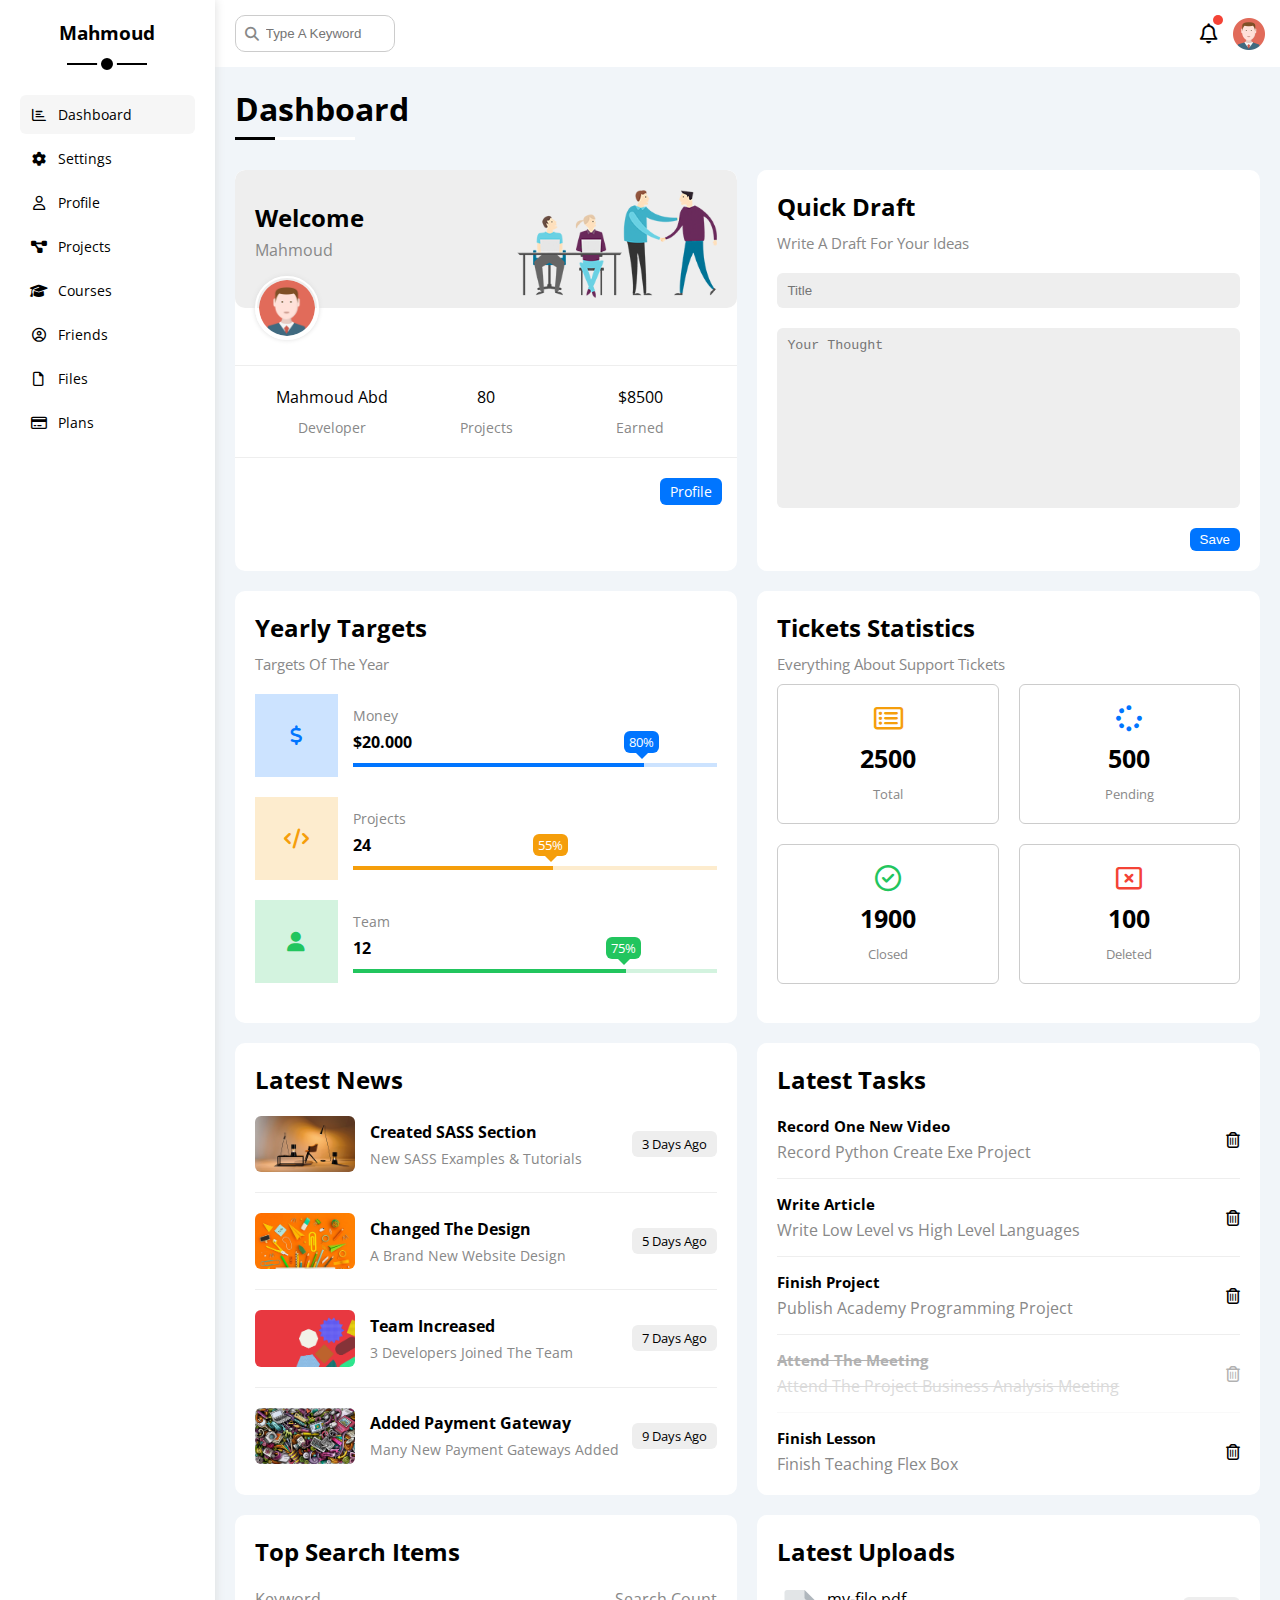
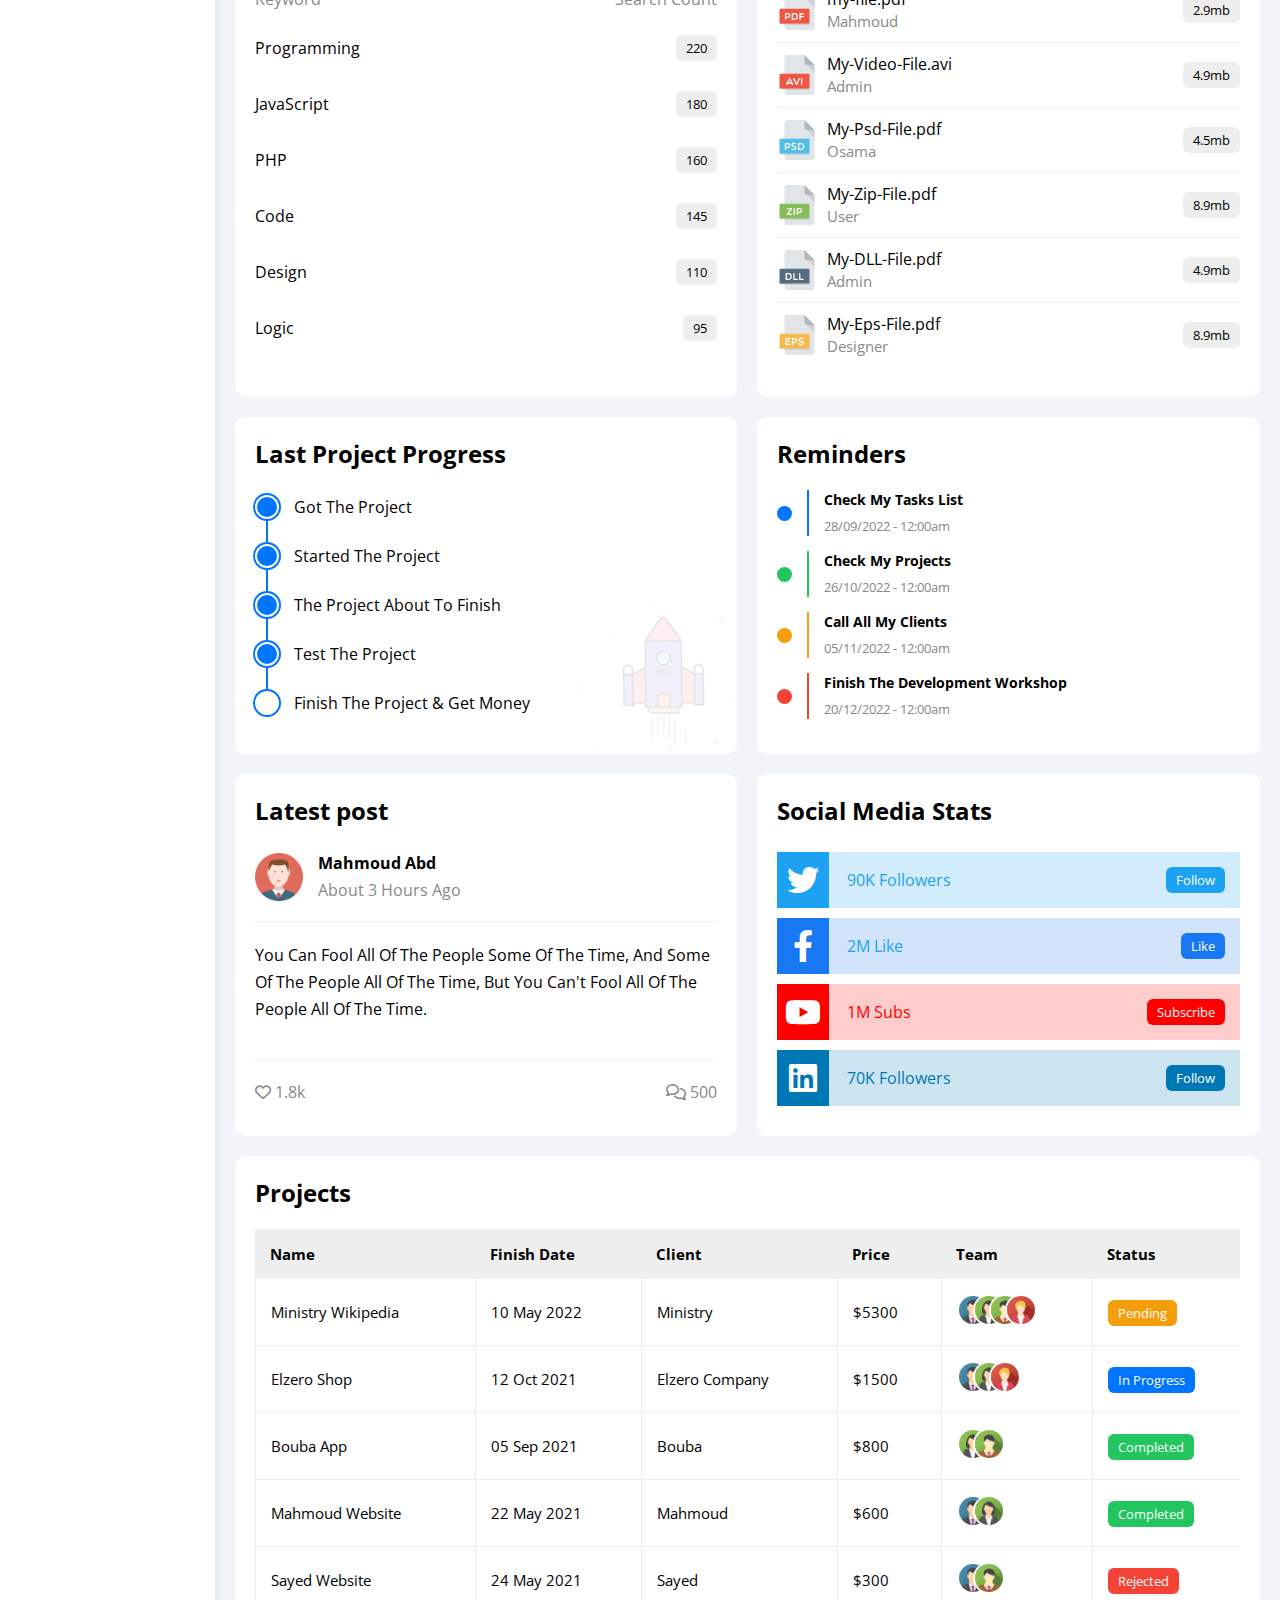
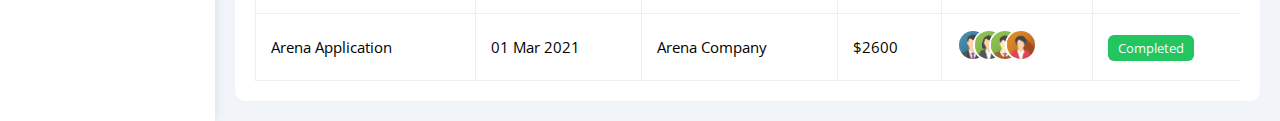
==== index.html @ f2ced60f "Add files via upload" ====
<!DOCTYPE html>
<html lang="en">

<head>
    <meta charset="UTF-8" />
    <meta http-equiv="X-UA-Compatible" content="IE=edge" />
    <meta name="viewport" content="width=device-width, initial-scale=1.0" />
    <link rel="stylesheet" href="css/master.css">
    <link rel="stylesheet" href="css/framework.css">
    <link rel="stylesheet" href="css/all.min.css">
    <link rel="preconnect" href="https://fonts.googleapis.com">
    <link rel="preconnect" href="https://fonts.gstatic.com" crossorigin>
    <link href="https://fonts.googleapis.com/css2?family=Open+Sans:wght@300;500&display=swap" rel="stylesheet">
    <title>Template four</title>
</head>

<body>
    <div class="page d-flex">
        <div class="sidebar bg-white p-20 p-relative">
            <h3 class="p-relative mt-0 txt-c">Mahmoud</h3>
            <ul>
                <li>
                    <a class="active d-flex p-10 align-center fs-14 c-black rad-6" href="index.html">
                        <i class="fa-regular fa-chart-bar fa-fw"></i>
                        <span>Dashboard</span>
                    </a>
                </li>
                <li>
                    <a class="d-flex p-10 align-center fs-14 c-black rad-6" href="setting.html">
                        <i class="fa-solid fa-gear fa-fw"></i>
                        <span>Settings</span>
                    </a>
                </li>
                <li>
                    <a class="d-flex p-10 align-center fs-14 c-black rad-6" href="profiles.html">
                        <i class="fa-regular fa-user fa-fw"></i>
                        <span>Profile</span>
                    </a>
                </li>
                <li>
                    <a class="d-flex p-10 align-center fs-14 c-black rad-6" href="projects.html">
                        <i class="fa-solid fa-diagram-project fa-fw"></i>
                        <span>Projects</span>
                    </a>
                </li>
                <li>
                    <a class="d-flex p-10 align-center fs-14 c-black rad-6" href="courses.html">
                        <i class="fa-solid fa-graduation-cap fa-fw"></i>
                        <span>Courses</span>
                    </a>
                </li>
                <li>
                    <a class="d-flex p-10 align-center fs-14 c-black rad-6" href="friends.html">
                        <i class="fa-regular fa-circle-user fa-fw"></i>
                        <span>Friends</span>
                    </a>
                </li>
                <li>
                    <a class="d-flex p-10 align-center fs-14 c-black rad-6" href="files.html">
                        <i class="fa-regular fa-file fa-fw"></i>
                        <span>Files</span>
                    </a>
                </li>
                <li>
                    <a class="d-flex p-10 align-center fs-14 c-black rad-6" href="plans.html">
                        <i class="fa-regular fa-credit-card fa-fw"></i>
                        <span>Plans</span>
                    </a>
                </li>
            </ul>
        </div>
        <div class="content w-full">
            <div class="head between-flex p-15 bg-white">
                <div class="search p-relative">
                    <input class="p-10" type="search" placeholder="Type A Keyword" class="">
                </div>
                <div class="icons d-flex align-center">
                    <span class="notification p-relative">
                        <i class="fa-regular fa-bell fa-lg"></i>
                    </span>
                    <img decoding="async" src="images/avatar.png" alt="">
                </div>
            </div>
            <h1 class="p-relative">Dashboard</h1>
            <div class="wrapper d-grid gap-20">
                <!-- start welcome -->
                <div class="welcome bg-white txt-c-mobile block-mobile rad-10">
                    <div class="intro d-flex between-flex p-20 bg-eee rad-10">
                        <div>
                            <h2 class="m-0">Welcome</h2>
                            <p class="c-grey mt-5">Mahmoud</p>
                        </div>
                        <img src="images/welcome.png" alt="">
                    </div>
                    <img src="images/avatar.png" class="avatar" alt="">
                    <div class="body p-20 d-flex txt-c mt-20 mb-20 block-mobile">
                        <div>Mahmoud Abd
                            <span class="d-block mt-10 c-grey fs-14">
                                Developer
                            </span>
                        </div>
                        <div>80
                            <span class="d-block mt-10 c-grey fs-14">
                                Projects
                            </span>
                        </div>
                        <div>$8500
                            <span class="d-block mt-10 c-grey fs-14">
                                Earned
                            </span>
                        </div>
                    </div>
                    <a href="profile.html" class="visit d-block bg-blue fs-14 c-white w-fit btn-shape">Profile</a>
                </div>
                <!-- end welcome -->
                <!-- start quick-draft -->
                <div class="quick-draft p-20 bg-white rad-10">
                    <h2 class="mt-0 mb-10">Quick Draft</h2>
                    <p class="c-grey mt-0 mb-20 fs-15">Write A Draft For Your Ideas</p>
                    <form action="">
                        <input type="text" placeholder="Title" class="bg-eee b-none w-full d-block rad-6 mb-20 p-10">
                        <textarea placeholder="Your Thought"
                            class="bg-eee b-none w-full d-block rad-6 mb-20 p-10"></textarea>
                        <input type="submit" value="Save"
                            class=" save bg-blue c-white b-none rad-6 btn-shape d-block w-fit    ">
                    </form>
                </div>
                <!-- end quick-draft -->
                <!-- start targrts -->
                <div class="targets p-20 bg-white rad-10">
                    <h2 class="mt-0 mb-10">Yearly Targets</h2>
                    <p class="c-grey mt-0 mb-20 fs-15">Targets Of The Year</p>
                    <div class="target center-flex blue mb-20">
                        <div class="icon center-flex"><i class="fa-solid fa-dollar-sign fa-lg c-blue"></i></div>
                        <div class="details">
                            <span class="c-grey fs-14">Money</span>
                            <span class="fw-bold mt-5 mb-10 d-block">$20.000</span>
                            <div class="progress p-relative">
                                <span style="width: 80%;" data-progress="80%" class="bg-blue blue">
                                    <span class="bg-blue">80%</span>
                                </span>
                            </div>
                        </div>
                    </div>
                    <div class="target center-flex orange mb-20">
                        <div class="icon center-flex"><i class="fa-solid fa-code fa-lg c-orange"></i></i></div>
                        <div class="details">
                            <span class="c-grey fs-14">Projects</span>
                            <span class="fw-bold mt-5 mb-10 d-block">24</span>
                            <div class="progress p-relative">
                                <span style="width: 55%;" data-progress="55%" class="bg-orange orange">
                                    <span class="bg-orange">55%</span>
                                </span>
                            </div>
                        </div>
                    </div>
                    <div class="target center-flex green mb-20">
                        <div class="icon center-flex"><i class="fa-solid fa-user fa-lg c-green"></i></i></div>
                        <div class="details">
                            <span class="c-grey fs-14">Team</span>
                            <span class="fw-bold mt-5 mb-10 d-block">12</span>
                            <div class="progress p-relative">
                                <span style="width: 75%;" data-progress="75%" class="bg-green green">
                                    <span class="bg-green">75%</span>
                                </span>
                            </div>
                        </div>
                    </div>
                </div>
                <!-- end targrts -->
                <!-- start tickets -->
                <div class="tickets bg-white rad-10 p-20">
                    <h2 class="mt-0 mb-10">Tickets Statistics</h2>
                    <p class="c-grey mt-0 mb-10 fs-15">Everything About Support Tickets</p>
                    <div class="d-flex gap-20 f-wrap txt-c">
                        <div class="box rad-6 c-grey p-20 fs-13">
                            <i class="fa-regular fa-rectangle-list fa-2x mb-10 c-orange"></i>
                            <span class="d-block fw-bold fs-25 c-black mb-10">2500</span>
                            Total
                        </div>
                        <div class="box rad-6 c-grey p-20 fs-13">
                            <i class="fa-solid fa-spinner fa-2x mb-10 c-blue"></i>
                            <span class="d-block fw-bold fs-25 c-black mb-10">500</span>
                            Pending
                        </div>
                        <div class="box rad-6 c-grey p-20 fs-13">
                            <i class="fa-regular fa-circle-check fa-2x mb-10 c-green"></i>
                            <span class="d-block fw-bold fs-25 c-black mb-10">1900</span>
                            Closed
                        </div>
                        <div class="box rad-6 c-grey p-20 fs-13">
                            <i class="fa-regular fa-rectangle-xmark fa-2x mb-10 c-red"></i>
                            <span class="d-block fw-bold fs-25 c-black mb-10">100</span>
                            Deleted
                        </div>
                    </div>
                </div>
                <!-- end tickets -->
                <!-- start news -->
                <div class="news p-20 bg-white rad-10 txt-c-mobile">
                    <h2 class="mt-0 mb-20">Latest News</h2>
                    <div class="news-row d-flex align-center">
                        <img src="images/news-01.png" alt="">
                        <div class="info">
                            <h3>Created SASS Section</h3>
                            <p class="c-grey m-0 fs-14">New SASS Examples & Tutorials</p>
                        </div>
                        <div class="btn-shape bg-eee fs-13 lable">3 Days Ago</div>
                    </div>
                    <div class="news-row d-flex align-center">
                        <img src="images/news-02.png" alt="">
                        <div class="info">
                            <h3>Changed The Design</h3>
                            <p class="c-grey m-0 fs-14">A Brand New Website Design</p>
                        </div>
                        <div class="btn-shape bg-eee fs-13 lable">5 Days Ago</div>
                    </div>
                    <div class="news-row d-flex align-center">
                        <img src="images/news-03.png" alt="">
                        <div class="info">
                            <h3>Team Increased</h3>
                            <p class="c-grey m-0 fs-14">3 Developers Joined The Team</p>
                        </div>
                        <div class="btn-shape bg-eee fs-13 lable">7 Days Ago</div>
                    </div>
                    <div class="news-row d-flex align-center">
                        <img src="images/news-04.png" alt="">
                        <div class="info">
                            <h3>Added Payment Gateway</h3>
                            <p class="c-grey m-0 fs-14">Many New Payment Gateways Added</p>
                        </div>
                        <div class="btn-shape bg-eee fs-13 lable">9 Days Ago</div>
                    </div>
                </div>
                <!-- end news -->
                <!-- start tastk -->
                <div class="tasks p-20 bg-white rad-10">
                    <h2 class="mt-0 mb-20">Latest Tasks</h2>
                    <div class="tasks-row between-flex">
                        <div class="info">
                            <h3 class="fs-15 mt-0 mb-5">Record One New Video</h3>
                            <p class="c-grey m-0">Record Python Create Exe Project</p>
                        </div>
                        <i class="fa-regular fa-trash-can delete"></i>
                    </div>
                    <div class="tasks-row between-flex">
                        <div class="info">
                            <h3 class="fs-15 mt-0 mb-5">Write Article</h3>
                            <p class="c-grey m-0">Write Low Level vs High Level Languages</p>
                        </div>
                        <i class="fa-regular fa-trash-can delete"></i>
                    </div>
                    <div class="tasks-row between-flex">
                        <div class="info">
                            <h3 class="fs-15 mt-0 mb-5">Finish Project</h3>
                            <p class="c-grey m-0">Publish Academy Programming Project</p>
                        </div>
                        <i class="fa-regular fa-trash-can delete"></i>
                    </div>
                    <div class="tasks-row between-flex done">
                        <div class="info">
                            <h3 class="fs-15 mt-0 mb-5">Attend The Meeting</h3>
                            <p class="c-grey m-0">Attend The Project Business Analysis Meeting</p>
                        </div>
                        <i class="fa-regular fa-trash-can delete"></i>
                    </div>
                    <div class="tasks-row between-flex">
                        <div class="info">
                            <h3 class="fs-15 mt-0 mb-5">Finish Lesson</h3>
                            <p class="c-grey m-0">Finish Teaching Flex Box</p>
                        </div>
                        <i class="fa-regular fa-trash-can delete"></i>
                    </div>
                </div>
                <!-- end tastk -->
                <!-- start search -->
                <div class="start bg-white rad-10 p-20">
                    <h2 class="mt-0 mb-20">Top Search Items</h2>
                    <div class="item-head between-flex mb-10 c-grey">
                        <div>Keyword</div>
                        <div>Search Count</div>
                    </div>
                    <div class="item between-flex pt-15 pb-15">
                        <span>Programming</span>
                        <span class="btn-shape bg-eee fs-13">220</span>
                    </div>
                    <div class="item between-flex pt-15 pb-15">
                        <span>JavaScript</span>
                        <span class="btn-shape bg-eee fs-13">180</span>
                    </div>
                    <div class="item between-flex pt-15 pb-15">
                        <span>PHP</span>
                        <span class="btn-shape bg-eee fs-13">160</span>
                    </div>
                    <div class="item between-flex pt-15 pb-15">
                        <span>Code</span>
                        <span class="btn-shape bg-eee fs-13">145</span>
                    </div>
                    <div class="item between-flex pt-15 pb-15">
                        <span>Design</span>
                        <span class="btn-shape bg-eee fs-13">110</span>
                    </div>
                    <div class="item between-flex pt-15 pb-15">
                        <span>Logic</span>
                        <span class="btn-shape bg-eee fs-13">95</span>
                    </div>
                </div>
                <!-- end search -->
                <!-- start uploads -->
                <div class="uploads bg-white p-20 rad-10">
                    <h2 class="mt-0 mb-20">Latest Uploads</h2>
                    <ul class="m-0">
                        <li class="between-flex mb-10 pb-10">
                            <div class="d-flex align-center">
                                <img src="images/pdf.svg" alt="" class="mr-10">
                                <div>
                                    <span class="d-block">my-file.pdf</span>
                                    <span class="c-grey fs-15">Mahmoud</span>
                                </div>
                            </div>
                            <div class="btn-shape bg-eee fs-13">2.9mb</div>
                        </li>
                        <li class="between-flex mb-10 pb-10">
                            <div class="d-flex align-center">
                                <img src="images/avi.svg" alt="" class="mr-10">
                                <div>
                                    <span class="d-block">My-Video-File.avi</span>
                                    <span class="c-grey fs-15">Admin</span>
                                </div>
                            </div>
                            <div class="btn-shape bg-eee fs-13">4.9mb</div>
                        </li>
                        <li class="between-flex mb-10 pb-10">
                            <div class="d-flex align-center">
                                <img src="images/psd.svg" alt="" class="mr-10">
                                <div>
                                    <span class="d-block">My-Psd-File.pdf</span>
                                    <span class="c-grey fs-15">Osama</span>
                                </div>
                            </div>
                            <div class="btn-shape bg-eee fs-13">4.5mb</div>
                        </li>
                        <li class="between-flex mb-10 pb-10">
                            <div class="d-flex align-center">
                                <img src="images/zip.svg" alt="" class="mr-10">
                                <div>
                                    <span class="d-block">My-Zip-File.pdf</span>
                                    <span class="c-grey fs-15">User</span>
                                </div>
                            </div>
                            <div class="btn-shape bg-eee fs-13">8.9mb</div>
                        </li>
                        <li class="between-flex mb-10 pb-10">
                            <div class="d-flex align-center">
                                <img src="images/dll.svg" alt="" class="mr-10">
                                <div>
                                    <span class="d-block">My-DLL-File.pdf</span>
                                    <span class="c-grey fs-15">Admin</span>
                                </div>
                            </div>
                            <div class="btn-shape bg-eee fs-13">4.9mb</div>
                        </li>
                        <li class="between-flex mb-10 pb-10">
                            <div class="d-flex align-center">
                                <img src="images/eps.svg" alt="" class="mr-10">
                                <div>
                                    <span class="d-block">My-Eps-File.pdf</span>
                                    <span class="c-grey fs-15">Designer</span>
                                </div>
                            </div>
                            <div class="btn-shape bg-eee fs-13">8.9mb</div>
                        </li>
                    </ul>
                </div>
                <!-- end uploads -->
                <!-- start project -->
                <div class="project p-relative bg-white p-20 rad-10">
                    <h2 class="mt-0 mb-20">Last Project Progress</h2>
                    <ul class="m-0 p-relative">
                        <li class="d-flex mt-25 p-relative align-center">Got The Project</li>
                        <li class="d-flex mt-25 p-relative align-center">Started The Project</li>
                        <li class="d-flex mt-25 p-relative align-center">The Project About To Finish</li>
                        <li class="d-flex mt-25 p-relative align-center current">Test The Project</li>
                        <li class="d-flex mt-25 p-relative align-center done">Finish The Project & Get Money</li>
                    </ul>
                    <img src="images/project.png" alt="">
                </div>
                <!-- end project -->
                <!-- start reminder -->
                <div class="reminders p-20 rad-10 bg-white">
                    <h2 class="mt-0 mb-20">Reminders</h2>
                    <ul class="m-0">
                        <li class="d-flex align-center mb-15">
                            <span class="key rad-half bg-blue mr-15"></span>
                            <div class="blue pl-15">
                                <p class="mt-0 mb-5 fs-14 fw-bold">Check My Tasks List</p>
                                <span class="fs-13 c-grey">28/09/2022 - 12:00am</span>
                            </div>
                        </li>
                        <li class="d-flex align-center mb-15">
                            <span class="key rad-half bg-green mr-15"></span>
                            <div class="green pl-15">
                                <p class="mt-0 mb-5 fs-14 fw-bold">Check My Projects</p>
                                <span class="fs-13 c-grey">26/10/2022 - 12:00am</span>
                            </div>
                        </li>
                        <li class="d-flex align-center mb-15">
                            <span class="key rad-half bg-orange mr-15"></span>
                            <div class="orange pl-15">
                                <p class="mt-0 mb-5 fs-14 fw-bold">Call All My Clients</p>
                                <span class="fs-13 c-grey">05/11/2022 - 12:00am</span>
                            </div>
                        </li>
                        <li class="d-flex align-center mb-15">
                            <span class="key rad-half bg-red mr-15"></span>
                            <div class="red pl-15">
                                <p class="mt-0 mb-5 fs-14 fw-bold">Finish The Development Workshop</p>
                                <span class="fs-13 c-grey">20/12/2022 - 12:00am</span>
                            </div>
                        </li>
                    </ul>
                </div>
                <!-- end reminder -->
                <!-- start posts -->
                <div class="post p-20 rad-10 bg-white">
                    <h2 class="mt-0 mb-25">Latest post</h2>
                    <div class="top d-flex align-center">
                        <img src="images/avatar.png" class="mr-15" alt="">
                        <div class="info">
                            <span class="d-block fw-bold mb-5">Mahmoud Abd</span>
                            <span class="c-grey">About 3 Hours Ago</span>
                        </div>
                    </div>
                    <div class="post-content mt-20 mb-20 pt-20 pb-20 txt-c-mobile">You Can Fool All Of The People Some
                        Of The Time,
                        And Some Of The People
                        All Of The Time, But You Can't Fool All Of The People All Of The Time.</div>
                    <div class="post-stats between-flex c-grey">
                        <div>
                            <i class="fa-regular fa-heart"></i>
                            <span>1.8k</span>
                        </div>
                        <div>
                            <i class="fa-regular fa-comments"></i>
                            <span>500</span>
                        </div>
                    </div>
                </div>
                <!-- end posts -->
                <!-- start social -->
                <div class="social-media p-20 bg-white rad-10 p-relative">
                    <h2 class="mt-0 mb-25">Social Media Stats</h2>
                    <div class="box twitter p-15 p-relative mb-10 between-flex">
                        <i class="fa-brands fa-twitter fa-2x c-white h-full center-flex"></i>
                        <span>90K Followers</span>
                        <a class="fs-13 c-white btn-shape" href="#">Follow</a>
                    </div>
                    <div class="box facebook p-15 p-relative mb-10 between-flex">
                        <i class="fa-brands fa-facebook-f fa-2x c-white h-full center-flex"></i>
                        <span>2M Like</span>
                        <a class="fs-13 c-white btn-shape" href="#">Like</a>
                    </div>
                    <div class="box youtube p-15 p-relative mb-10 between-flex">
                        <i class="fa-brands fa-youtube fa-2x c-white h-full center-flex"></i>
                        <span>1M Subs</span>
                        <a class="fs-13 c-white btn-shape" href="#">Subscribe</a>
                    </div>
                    <div class="box linkedin p-15 p-relative mb-10 between-flex">
                        <i class="fa-brands fa-linkedin fa-2x c-white h-full center-flex"></i>
                        <span>70K Followers</span>
                        <a class="fs-13 c-white btn-shape" href="#">Follow</a>
                    </div>
                </div>
                <!-- end social -->
                <!-- start projects -->

                <!-- end projects -->
            </div>
            <div class="projects bg-white p-20 rad-10 m-20">
                <h2 class="mt-0 mb-20">Projects</h2>
                <div class="table w-full fs-15">
                    <table>
                        <thead>
                            <tr>
                                <td>Name</td>
                                <td>Finish Date</td>
                                <td>Client</td>
                                <td>Price</td>
                                <td>Team</td>
                                <td>Status</td>
                            </tr>
                        </thead>
                        <tbody>
                            <tr>
                                <td>Ministry Wikipedia</td>
                                <td>10 May 2022</td>
                                <td>Ministry</td>
                                <td>$5300</td>
                                <td>
                                    <img src="images/team-01.png" alt="">
                                    <img src="images/team-02.png" alt="">
                                    <img src="images/team-03.png" alt="">
                                    <img src="images/team-05.png" alt="">
                                </td>
                                <td>
                                    <span class="label btn-shape bg-orange c-white">Pending</span>
                                </td>
                            </tr>
                            <tr>
                                <td>Elzero Shop</td>
                                <td>12 Oct 2021</td>
                                <td>Elzero Company</td>
                                <td>$1500</td>
                                <td>
                                    <img src="images/team-01.png" alt="">
                                    <img src="images/team-02.png" alt="">
                                    <img src="images/team-05.png" alt="">
                                </td>
                                <td><span class="label btn-shape bg-blue c-white">In Progress</span></td>
                            </tr>
                            <tr>
                                <td>Bouba App</td>
                                <td>05 Sep 2021</td>
                                <td>Bouba</td>
                                <td>$800</td>
                                <td>
                                    <img src="images/team-02.png" alt="">
                                    <img src="images/team-03.png" alt="">
                                </td>
                                <td><span class="label btn-shape bg-green c-white">Completed</span></td>
                            </tr>
                            <tr>
                                <td>Mahmoud Website</td>
                                <td>22 May 2021</td>
                                <td>Mahmoud</td>
                                <td>$600</td>
                                <td>
                                    <img src="images/team-01.png" alt="">
                                    <img src="images/team-02.png" alt="">
                                </td>
                                <td><span class="label btn-shape bg-green c-white">Completed</span></td>
                            </tr>
                            <tr>
                                <td>Sayed Website</td>
                                <td>24 May 2021</td>
                                <td>Sayed</td>
                                <td>$300</td>
                                <td>
                                    <img src="images/team-01.png" alt="">
                                    <img src="images/team-03.png" alt="">
                                </td>
                                <td><span class="label btn-shape bg-red c-white">Rejected</span></td>
                            </tr>
                            <tr>
                                <td>Arena Application</td>
                                <td>01 Mar 2021</td>
                                <td>Arena Company</td>
                                <td>$2600</td>
                                <td>
                                    <img src="images/team-01.png" alt="">
                                    <img src="images/team-02.png" alt="">
                                    <img src="images/team-03.png" alt="">
                                    <img src="images/team-04.png" alt="">
                                </td>
                                <td><span class="label btn-shape bg-green c-white">Completed</span></td>
                            </tr>
                        </tbody>
                    </table>
                </div>
            </div>
        </div>
    </div>
</body>

</html>
---- css/master.css ----
:root {
    --blue-color: #0075ff;
    --blue-alt-color: #0d69d5;
    --orange-color: #f59e0b;
    --green-color: #22c55e;
    --red-color: #f44336;
    --grey-color: #888;
}

* {
    box-sizing: border-box;
}

body {
    font-family: "Open Sans", sans-serif;
    margin: 0;
}

*:focus {
    outline: none;
}

a {
    text-decoration: none;
}

ul {
    list-style: none;
    padding: 0;
}

::-webkit-scrollbar {
    width: 15px;
}

::-webkit-scrollbar-track {
    background-color: white;
}

::-webkit-scrollbar-thumb {
    background-color: var(--blue-color);
}

::-webkit-scrollbar-thumb:hover {
    background-color: var(--blue-alt-color);
}

.page {
    background-color: #f1f5f9;
    min-height: 100vh;
}

/* start sidebar  */
.sidebar {
    width: 250px;
    box-shadow: 0 0 10px #ddd;
}

.page .sidebar h3 {
    margin-bottom: 50px;
}

.sidebar>h3::before,
.sidebar>h3::after {
    content: "";
    background-color: black;
    transform: translateX(-50%);
    position: absolute;
    left: 50%;
}

.sidebar>h3::before {
    width: 80px;
    height: 2px;
    bottom: -20px;
}

.sidebar>h3::after {
    bottom: -29px;
    width: 12px;
    height: 12px;
    border-radius: 50%;
    border: 4px solid white;
}

.sidebar ul li a {
    margin-bottom: 5px;
    transition: .3s;
}

.sidebar ul li a:hover,
.sidebar ul li .active {
    background-color: #f6f6f6;
}

.sidebar ul li a span {
    font-size: 14px;
    margin-left: 10px;
}

@media (max-width: 767px) {
    .page .sidebar {
        width: 58px;
        padding: 10px;
    }

    .sidebar>h3 {
        font-size: 13px;
        margin-bottom: 15px;
    }

    .page .sidebar h3::before,
    .page .sidebar h3::after {
        display: none;
    }

    .sidebar ul li a span {
        display: none;
    }
}

/* end sidebar  */
/* start head  */
.content {
    overflow: hidden;
}

.content .search::before {
    font-family: var(--fa-style-family-classic);
    content: "\f002";
    font-weight: 900;
    position: absolute;
    top: 50%;
    transform: translatey(-50%);
    font-size: 14px;
    left: 15px;
    color: var(--grey-color);
}

.content .search input {
    border: 1px solid #ccc;
    border-radius: 10px;
    width: 160px;
    margin-left: 5px;
    padding-left: 30px;
    transition: width .3s
}

.content .search input:focus {
    width: 200px;
}

.content .search input:focus::placeholder {
    opacity: 0;
}

.content .head .icons span::before {
    content: '';
    height: 10px;
    width: 10px;
    border-radius: 50%;
    position: absolute;
    background-color: var(--red-color);
    right: -5px;
    top: -8px;
}

.content .head .icons img {
    width: 32px;
    height: 32px;
    margin-left: 15px;
}

/* end head  */
.content h1 {
    margin: 20px 20px 40px;
}

.page h1::before,
.page h1::after {
    content: "";
    height: 3px;
    position: absolute;
    bottom: -10px;
    left: 0;
}

.page h1::before {
    background-color: white;
    width: 120px;
}

.page h1::after {
    background-color: black;
    width: 40px;
}

.wrapper {
    grid-template-columns: repeat(auto-fill, minmax(450px, 1fr));
    margin: 0 20px 20px 20px;
}

@media (max-width: 767px) {
    .wrapper {
        grid-template-columns: minmax(200px, 1fr);
        margin-left: 10px;
        margin-right: 10px;
        gap: 10px;
    }
}

/* start welcome */
.welcome {
    overflow: hidden;
}

.welcome .intro img {
    width: 200px;
    margin-bottom: -10px;
}

.welcome .avatar {
    width: 64px;
    height: 64px;
    margin-left: 20px;
    border: 2px solid white;
    border-radius: 50%;
    padding: 2px;
    margin-top: -32px;
    box-shadow: 0 0 5px #ddd;
}

.welcome .body {
    border-top: 1px solid #eee;
    border-bottom: 1px solid #eee;
}

.welcome .body>div {
    flex: 1;
}

.welcome .visit {
    margin: 0 15px 15px auto;
    transition: .3s;
}

.welcome .visit:hover {
    background-color: var(--blue-alt-color);
}

@media (max-width: 767px) {
    .welcome .intro {
        padding-bottom: 30px;
    }

    .welcome .avatar {
        margin-left: 0;
    }

    .welcome .body>div:not(:last-child) {
        margin-bottom: 20px;
    }
}

/* end welcome */

@media(max-width:767px) {
    .welcome .intro img {
        display: none;
    }
}

/* start Quick */
.quick-draft form textarea {
    resize: none;
    height: 180px;
}

.quick-draft .save {
    margin-left: auto;
    transition: .3s;
    cursor: pointer;
}

.quick-draft .save:hover {
    background-color: var(--blue-alt-color);
}

/* end Quick */
/* start targets */
.targets .target .icon {
    width: 83px;
    height: 83px;
    margin-right: 15px;
}

.targets .details {
    flex: 1;
}

.blue .icon,
.blue .progress {
    background-color: rgb(0 117 255 / 20%);
}

.orange .icon,
.orange .progress {
    background-color: rgb(245 158 11 / 20%);
}

.green .icon,
.green .progress {
    background-color: rgb(34 197 94 / 20%);
}

.targets .details .progress {
    height: 4px;
}

.targets .details .progress>span {
    position: absolute;
    left: 0;
    top: 0;
    height: 100%;
}

.targets .details .progress>span span {
    position: absolute;
    right: -15px;
    bottom: 14px;
    color: white;
    padding: 2px 5px;
    font-size: 13px;
    border-radius: 6px;
}

.targets .details .progress>span span::after {
    content: '';
    position: absolute;
    bottom: -13px;
    left: 50%;
    transform: translateX(-50%);
    border-style: solid;
    border-width: 7px;
    border-color: transparent;
}

.targets .details .progress>.blue span::after {
    border-top-color: var(--blue-color);
}

.targets .details .progress>.orange span::after {
    border-top-color: var(--orange-color);
}

.targets .details .progress>.green span::after {
    border-top-color: var(--green-color);
}

/* end targets */
/* start tickets */
.tickets .box {
    width: calc(50% - 10px);
    border: 1px solid #ccc;
}

@media (max-width:767px) {
    .tickets .box {
        width: 100%;
    }
}

/* end tickets */
/* start news */


.news .news-row:not(:last-child) {
    border-bottom: 1px solid #eee;
    margin-bottom: 20px;
    padding-bottom: 20px;
}

.news .info {
    flex: 1;
}

.news .info h3 {
    margin: 0 0 6px;
    font-size: 16px;
}

.news .news-row>img {
    width: 100px;
    border-radius: 6px;
    margin-right: 15px;
}

@media (max-width: 767px) {
    .news .news-row {
        display: block;
    }

    .news .news-row :last-child {
        margin: 10px auto;
        width: fit-content;
    }
}

/* end news */
/* start tasks */
.tasks .info {
    flex: 1;
}

.tasks .tasks-row:not(:last-child) {
    margin-bottom: 15px;
    padding-bottom: 15px;
    border-bottom: 1px solid #eee;
}

.tasks .done {
    opacity: .3;
}

.tasks .done h3,
.tasks .done p {
    text-decoration: line-through;
}

.tasks .tasks-row i {
    transition: .3s;
    cursor: pointer;
}

.tasks .tasks-row i:hover {
    color: var(--red-color);
}

/* end tasks */
/* start uploads */
.uploads ul li:not(:last-child) {
    border-bottom: 1px solid #eee;
}

.uploads ul li div img {
    width: 40px;
    height: 40px;
}

/* end uploads */
/* start project */
.project ul::before {
    content: '';
    width: 2px;
    height: 100%;
    background-color: var(--blue-color);
    position: absolute;
    left: 11px;
}

.project ul li::before {
    content: '';
    width: 20px;
    height: 20px;
    background-color: var(--blue-color);
    border-radius: 50%;
    margin-right: 15px;
    border: 2px solid white;
    outline: 2px solid var(--blue-color);
}

.project ul .current::before {
    animation: change-color .8s infinite alternate;
}

.project ul .done::before {
    background-color: white;
}

.project img {
    width: 160px;
    opacity: .1;
    position: absolute;
    right: 0;
    bottom: 0;
}

@media (max-width:767px) {
    .project img {
        display: none;
    }
}

/* end project */
/* start reminders */
.reminders ul li .key {
    width: 15px;
    height: 15px;
}

.reminders ul li .blue {
    border-left: 2px solid var(--blue-color);
}

.reminders ul li .green {
    border-left: 2px solid var(--green-color);
}

.reminders ul li .orange {
    border-left: 2px solid var(--orange-color);
}

.reminders ul li .red {
    border-left: 2px solid var(--red-color);
}

/* end reminders */
/* start posts  */
.post .top img {
    width: 48px;
    height: 48px;
}

.post .post-content {
    border-top: 1px solid #eee;
    border-bottom: 1px solid #eee;
    line-height: 1.7;
    min-height: 140px;
}

/* end posts  */
/* start media  */
.social-media .box {
    padding-left: 70px;
}

.social-media .box i {
    position: absolute;
    left: 0;
    top: 0;
    width: 52px;
    transition: 0.3s;
    display: flex;
}

.social-media .box i:hover {
    transform: rotate(5deg);
}

.social-media .twitter {
    background-color: rgb(29 161 242 / 20%);
    color: #1da1f2;
}

.social-media .twitter i,
.social-media .twitter a {
    background-color: #1da1f2;
}

.social-media .facebook {
    background-color: rgb(24 119 242 / 20%);
    color: #1da1f2;
}

.social-media .facebook i,
.social-media .facebook a {
    background-color: #1877f2;
}

.social-media .youtube {
    background-color: rgb(255 0 0 / 20%);
    color: #ff0000;
}

.social-media .youtube i,
.social-media .youtube a {
    background-color: #ff0000;
}

.social-media .linkedin {
    background-color: rgb(0 119 181 / 20%);
    color: #0077b5;
}

.social-media .linkedin i,
.social-media .linkedin a {
    background-color: #0077b5;
}

/* end media  */
/* start table */
.projects .table {
    overflow: auto;
}

.projects table {
    min-width: 1000px;
    border-spacing: 0px;
}

.projects table thead {
    background-color: #eee;
    font-weight: bold;
}

.projects table td {
    padding: 15px;
}

.projects tbody td {
    border-bottom: 1px solid #eee;
    border-left: 1px solid #eee;
    transition: .3s;
}


.projects table tbody tr td:last-child {
    border-right: 1px solid #eee;
}

.projects tbody tr:hover td {
    background-color: #faf7f7;
}

.projects table img {
    width: 32px;
    height: 32px;
    border-radius: 50%;
    border: 2px solid white;
}

.projects table img:not(:first-child) {
    margin-left: -20px
}

.projects table .label {
    font-size: 13px;
}

/* end table */
/* start page2 */
.setting-page {
    grid-template-columns: repeat(auto-fill, minmax(500px, 1fr));
}

@media (max-width:767px) {
    .setting-page {
        grid-template-columns: minmax(100px, 1fr);
        margin-left: 10px;
        margin-right: 10px;
        gap: 10px;
    }
}

.toggle-checkbox {
    appearance: none;
    display: none;
}

.toggle-switch {
    height: 32px;
    width: 78px;
    position: relative;
    background-color: rgb(204, 204, 204);
    border-radius: 16px;
    cursor: pointer;
    transition: all 0.3s ease 0s;
}

.toggle-switch::before {
    font-family: var(--fa-style-family-classic);
    content: "";
    font-weight: 900;
    width: 24px;
    height: 24px;
    position: absolute;
    background-color: white;
    border-radius: 50%;
    color: rgb(170 170 170);
    display: flex;
    justify-content: center;
    align-items: center;
    top: 4px;
    left: 4px;
    transition: all .3s ease 0s;
}

.toggle-checkbox:checked+.toggle-switch {
    background-color: var(--blue-color);
}

.toggle-checkbox:checked+.toggle-switch::before {
    left: 50px;
    content: "\f00c";
    color: var(--blue-color);
}

.close-message {
    resize: none;
    min-height: 150px;
    border: 1px solid #ccc;
}

.setting-page .email {
    display: inline-flex;
    width: calc(100% - 80px);
}

.setting-page :disabled {
    cursor: no-drop;
    background-color: rgb(240, 244, 248);
    color: rgb(187, 187, 187);
}

.setting-page .sec-box:not(:last-child) {
    border-bottom: 1px solid #eee;
}

.setting-page .sec-box {
    padding-bottom: 15px;
}

.setting-page .sec-box .button {
    transition: .3s;
}

.setting-page .sec-box .button:hover {
    background-color: var(--blue-alt-color);
}

.setting-page .social-box i {
    width: 40px;
    height: 40px;
    display: flex;
    border-width: 1px 1px 1px;
    border-style: solid none solid solid;
    border-color: rgb(221, 221, 221) rgb(221, 221, 221) rgb(221, 221, 221);
    border-radius: 6px 0 0 6px;
    background-color: rgb(246 246 246);
    border-image: initial;
    border-right: none;
    transition: all .3s ease 0s;
}


.setting-page .social-box input {
    height: 40px;
    border: none;
    border-width: 1px;
    border-style: solid;
    border-color: rgb(221 221 221);
    border-radius: 0 6px 6px 0;
    background-color: rgb(246 246 246);
    padding-left: 10px;
}

.setting-page .social-box>div:focus-within i {
    color: black;
}

.widget .control input[type="checkbox"] {
    -webkit-appearance: none;
    appearance: none;
}

.widget .control label {
    padding-left: 30px;
    cursor: pointer;
    position: relative;
}

.widget .control label:hover::before {
    border-color: var(--blue-alt-color);
}

.widget .control input[type=checkbox]:checked+label::after {
    transform: scale(1);
}

.widget .control label::before,
.widget .control label::after {
    position: absolute;
    left: 0;
    border-radius: 4px;
    margin-top: -9px;
    top: 50%;
}

.widget .control label::before {
    content: "";
    width: 14px;
    height: 14px;
    border: 2px solid var(--grey-color);
}

.widget .control label::after {
    font-family: var(--fa-style-family-classic);
    content: "\f00c";
    font-weight: 900;
    width: 18px;
    height: 18px;
    color: white;
    background-color: var(--blue-color);
    font-size: 12px;
    display: flex;
    justify-content: center;
    align-items: center;
    transition: .3s;
    transform: scale(0) rotate(360deg)
}

.backup input[type=radio] {
    appearance: none;
}

.backup .date label {
    position: relative;
    padding-left: 30px;
    cursor: pointer;
}

.backup .date label::before {
    content: '';
    width: 18px;
    height: 18px;
    position: absolute;
    border: 2px solid var(--grey-color);
    left: 0;
    border-radius: 50%;
}

.backup .date label::after {
    content: '';
    width: 12px;
    height: 12px;
    border-radius: 50%;
    background-color: var(--blue-color);
    position: absolute;
    left: 5px;
    top: 5px;
    transform: scale(0);
    transition: .3s;
}

.backup .date input[type=radio]:checked+label::before {
    border-color: var(--blue-color);
}

.backup .date input[type=radio]:checked+label::after {
    transform: scale(1);
}

.backup .servers {
    border-top: 1px solid #eee;
    padding-top: 20px;
}

.backup .server {
    border: 2px solid #eee;
    position: relative;
}

.backup .servers .server label {
    cursor: pointer;
}

.backup .servers .server label i {
    display: block;
}

.backup .servers input[type=radio]:checked+.server {
    border-color: var(--blue-color);
    color: var(--blue-color);
}

@media (max-width:767px) {
    .backup .servers {
        flex-wrap: wrap;
    }
}

/* end page2 */

/* start page3 */

.profile-page .overview .avatar-box .level {
    height: 6px;
    overflow: hidden;
    width: 70%;
    margin: auto;
}

.profile-page .overview .avatar-box .level span {
    position: absolute;
    left: 0;
    top: 0;
    background-color: var(--blue-color);
    border-radius: 6px;
    height: 100%;
}

.overview .avatar-box {
    width: 300px;
}

.overview .avatar-box img {
    width: 120px;
    height: 120px;
}

@media (min-width:767px) {
    .overview .avatar-box {
        border-right: 1px solid #eee;
    }

}

.overview .info-box .box {
    flex-wrap: wrap;
    border-bottom: 1px solid #eee;
    transition: 0.3s;
}

.overview .info-box .box .toggle-switch {
    height: 20px;
}

.overview .info-box .box .toggle-switch::before {
    width: 12px;
    height: 12px;
    font-size: 8px;
}

.profile-page .info-box .toggle-checkbox:checked+.toggle-switch::before {
    left: 62px;
    top: 4px;
}

.profile-page .info-box .box>div {
    min-width: 270px;
    padding: 10px 0 0;
}

.profile-page .info-box h4 {
    font-weight: normal;
}

@media (max-width: 767px) {
    .profile-page .overview {
        flex-direction: column;
    }
}

@media (max-width: 767px) {
    .profile-page .info-box .toggle-switch {
        margin: auto;
    }
}


@media (max-width: 767px) {
    .profile-page .other-data {
        flex-direction: column;
    }
}

.profile-page .skills {
    flex-grow: 1;
}

.other-data .skills li {
    padding: 15px 0;
}

.other-data .skills li:not(:last-child) {
    border-bottom: 1px solid #eee;
}

.other-data .skills ul span {
    padding: 5px 10px;
    background-color: #eee;
    border-radius: 6px;
    font-size: 14px;
    display: inline-flex;
}

.profile-page .skills ul li span:not(:last-child) {
    margin-right: 5px;
}


.profile-page .activities {
    flex-grow: 2;
}

.profile-page .activity:not(:last-child) {
    border-bottom: 1px solid #eee;
    padding-bottom: 20px;
    margin-bottom: 20px;
}

.profile-page .activity img {
    width: 64px;
    height: 64px;
    margin-right: 10px;
}

@media (max-width: 767px) {
    .profile-page .activity {
        flex-direction: column;
    }

    .profile-page .activity .test {
        display: block;
    }

    .profile-page .activity img {
        margin-right: 0;
        margin-bottom: 15px;
    }

    .profile-page .activity .date {
        margin-top: 15px;
    }
}


/* end page3 */
/* start page4 */
.projects-page {
    grid-template-columns: repeat(auto-fill, minmax(500px, 1fr));
}

@media (max-width:767px) {
    .projects-page {
        grid-template-columns: minmax(200px, 1fr);
        margin-left: 10px;
        margin-right: 10px;
        gap: 10px;
    }
}

.projects-page .project-page .date {
    position: absolute;
    right: 10px;
    top: 10px;
}

.projects-page .project-page h4 {
    font-weight: normal;
}

.projects-page .project-page .team {
    position: relative;
    min-height: 80px;
}

.projects-page .project-page .team a {
    position: absolute;
    bottom: 0;
    left: 0;
}

.projects-page .project-page .team a:nth-child(2) {
    left: 25px;
}

.projects-page .project-page .team a:nth-child(3) {
    left: 50px;
}

.projects-page .project-page .team a:nth-child(4) {
    left: 75px;
}

.projects-page .project-page .team a:nth-child(5) {
    left: 100px;
}

.projects-page .project .team a:hover {
    z-index: 1000;
}

.projects-page .project-page .team a img {
    width: 40px;
    height: 40px;
    border-radius: 50%;
    border: 2px solid white;
}

.projects-page .project-page .do {
    justify-content: flex-end;
    padding-top: 15px;
    margin-top: 15px;
    border-top: 1px solid #eee;
}

@media (max-width:767px) {
    .projects-page .project-page .do {
        flex-direction: column;
    }
}

.projects-page .project-page .do span {
    margin-left: 5px;
    padding: 3px 8px;
    width: fit-content;
}

@media (max-width: 767px) {
    .projects-page .project .do span:not(:last-child) {
        margin-bottom: 15px;
    }
}

.projects-page .project-page .info {
    border-top: 1px solid #eee;
    margin-top: 15px;
    padding-top: 15px;
}

@media (max-width:767px) {
    .projects-page .project-page .info {
        flex-direction: column;
    }
}

.projects-page .project-page .info .prog {
    height: 8px;
    width: 260px;
    position: relative;
    border-radius: 6px;
}

@media (max-width: 767px) {
    .projects-page .project .prog {
        margin-bottom: 15px;
    }
}

.projects-page .project-page .info .prog span {
    position: absolute;
    height: 100%;
    border-radius: 6px;
}

/* end page4 */
/* start page5 */
.courses-page {
    grid-template-columns: repeat(auto-fill, minmax(300px, 1fr));
}

@media (max-width:767px) {
    .courses-page {
        grid-template-columns: minmax(200px, 1fr);
        margin-left: 10px;
        margin-right: 10px;
        gap: 10px;
    }
}

.courses-page .course-page {
    overflow: hidden;
}

.courses-page .course-page .cover {
    max-width: 100%;
}

.courses-page .course-page .instructor {
    position: absolute;
    width: 64px;
    height: 64px;
    left: 20px;
    top: 20px;
    border-radius: 50%;
    border: 2px solid white;
}

.courses-page .course-page .dest {
    line-height: 1.6;
}

.courses-page .course-page .info {
    border-top: 1px solid #eee;
}

.courses-page .course-page .title {
    position: absolute;
    left: 50%;
    transform: translateX(-50%);
    top: -13px;
}

/* end page5 */
/* start page6 */
.friends-page {
    grid-template-columns: repeat(auto-fill, minmax(300px, 1fr));
}

@media (max-width:767px) {
    .friends-page {
        grid-template-columns: minmax(200px, 1fr);
        margin-left: 10px;
        margin-right: 10px;
        gap: 10px;
    }
}

.friends-page .contact {
    position: absolute;
    left: 10px;
    top: 10px;
}

.friends-page .contact i {
    padding: 10px;
    background-color: #eee;
    border-radius: 50%;
    transition: .3s;
    font-size: 13px;
    color: #666;
}

.friends-page .contact i:hover {
    color: white;
    background-color: var(--blue-color);
}

.friends-page .friend-page .icons {
    border-top: 1px solid #eee;
    border-bottom: 1px solid #Eee;
    margin-top: 15px;
    padding-top: 15px;
    padding-bottom: 15px;
    margin-bottom: 15px;
}

.friends-page .friend-page .icons i {
    margin-right: 5px;
}

.friends-page .friend-page .icons .vip {
    position: absolute;
    right: 0;
    top: 50%;
    transform: translateY(-50%);
    font-size: 40px;
    color: var(--orange-color);
    opacity: .2;
    font-weight: bold;
}

/* end page6 */
/* start page7 */

.files-page {
    flex-direction: row-reverse;
    align-items: flex-start;
}

@media (max-width:767px) {
    .files-page {
        flex-direction: column;
        align-items: normal;
    }
}

.files-page .file-stat {
    min-width: 260px;
}

.files-page .file-stat .blue {
    background-color: rgb(0 117 255 / 20%);
}

.files-page .file-stat .green {
    background-color: rgb(34 197 94 / 20%);
}

.files-page .file-stat .red {
    background-color: rgb(244 67 54 / 20%);
}

.files-page .file-stat .orange {
    background-color: rgb(245 158 11 / 20%);
}

.files-page .file-stat .icon {
    width: 40px;
    height: 40px;
    margin-right: 10px;
    display: flex;
}

.files-page .file-stat .size {
    margin-left: auto;
}

.files-page .file-stat .upload:hover i {
    animation: go-up 0.8s infinite;
}

.files-page .file-stat a {
    padding: 10px 15px;
    margin: 15px auto 0;
    transition: .3s;
}

.files-page .file-content {
    grid-template-columns: repeat(auto-fill, minmax(200px, 1fr));
    flex: 1;
}

.files-page .file-content img {
    width: 64px;
    height: 64px;
    transition: .3s;
}

.files-page .file-content .info {
    border-top: 1px solid #eee;
}

/* end page7 */
/* start page8 */
.plans-page {
    grid-template-columns: repeat(auto-fill, minmax(450px, 1fr));
    margin: 20px;
    gap: 20px;
}

@media (max-width:767px) {
    .plans-page {
        grid-template-columns: minmax(250px, 1fr);
        margin: 0px 10px 0 10px;
        gap: 10px;
    }

}

.plans-page .top {
    border: 3px solid white;
    outline: 3px solid transparent;
}

.plans-page .green .top {
    outline-color: var(--green-color);
}

.plans-page .blue .top {
    outline-color: var(--blue-color);
}

.plans-page .orange .top {
    outline-color: var(--orange-color);
}

.plans-page .top .price {
    font-size: 40px;
    position: relative;
    width: fit-content;
    margin: 0 auto;
}

.plans-page .top .price span {
    font-size: 25px;
    position: absolute;
    top: 0;
    left: -20px;
}

.plans-page ul li {
    display: flex;
    align-items: center;
    padding: 15px 0;
    border-bottom: 1px solid #eee;
    font-size: 15px;
}

.plans-page ul li .yes {
    color: var(--green-color);
    margin-right: 5px;
    font-size: 18px;
}

.plans-page ul li i:not(.yes, .help) {
    color: var(--red-color);
    margin-right: 5px;
    font-size: 18px;
}

.plans-page ul li .help {
    color: var(--grey-color);
    margin-left: auto;
    cursor: pointer;
}

/* end page8 */

/* start animation */
@keyframes change-color {
    from {
        background-color: var(--blue-color);
    }

    to {
        background-color: white;
    }
}

@keyframes go-up {

    0%,
    100% {
        transform: translateY(0px);
    }

    50% {
        transform: translateY(-6px);
    }
}

/* end animation */
---- css/framework.css ----
:root {
    --blue-color: #0075ff;
    --blue-alt-color: #0d69d5;
    --orange-color: #f59e0b;
    --green-color: #22c55e;
    --red-color: #f44336;
    --grey-color: #888;
}

/* Start Box */
.d-flex {
    display: flex;
}

.f-wrap {
    flex-wrap: wrap;
}

.align-center {
    align-items: center;
}

.space-between {
    justify-content: space-between;
}

.d-grid {
    display: grid;
}

.gap-20 {
    gap: 20px;
}

.d-block {
    display: block;
}

@media (max-width: 767px) {
    .block-mobile {
        display: block;
    }

    .hide-mobile {
        display: none;
    }
}

/* End Box */
/* Start Padding + Margin */
.p-10 {
    padding: 10px;
}

.p-15 {
    padding: 15px;
}

.p-20 {
    padding: 20px;
}

.pt-10 {
    padding-top: 10px;
}

.pt-15 {
    padding-top: 15px;
}

.pt-20 {
    padding-top: 20px;
}

.pb-10 {
    padding-bottom: 10px;
}

.pb-15 {
    padding-bottom: 15px;
}

.pb-20 {
    padding-bottom: 20px;
}

.pl-15 {
    padding-left: 15px;
}

.m-0 {
    margin: 0;
}

.m-15 {
    margin: 15px;
}

.m-20 {
    margin: 20px;
}

.mt-0 {
    margin-top: 0;
}

.mt-5 {
    margin-top: 5px;
}

.mt-10 {
    margin-top: 10px;
}

.mt-15 {
    margin-top: 15px;
}

.mt-20 {
    margin-top: 20px;
}

.mt-25 {
    margin-top: 25px;
}

.mr-10 {
    margin-right: 10px;
}

.mr-15 {
    margin-right: 15px;
}

.mb-5 {
    margin-bottom: 5px;
}

.mb-10 {
    margin-bottom: 10px;
}

.mb-15 {
    margin-bottom: 15px;
}

.mb-20 {
    margin-bottom: 20px;
}

.mb-25 {
    margin-bottom: 25px;
}

/* End Padding + Margin */
/* Start Color */
.c-black {
    color: black;
}

.c-white {
    color: white;
}

.c-grey {
    color: var(--grey-color);
}

.c-red {
    color: var(--red-color);
}

.c-green {
    color: var(--green-color);
}

.c-blue {
    color: var(--blue-color);
}

.c-orange {
    color: var(--orange-color);
}

.bg-red {
    background-color: var(--red-color);
}

.bg-green {
    background-color: var(--green-color);
}

.bg-blue {
    background-color: var(--blue-color);
}

.bg-orange {
    background-color: var(--orange-color);
}

.bg-white {
    background-color: white;
}

.bg-eee {
    background-color: #eee;
}

/* End Color */
/* Start Position */
.p-relative {
    position: relative;
}

.p-absolute {
    position: absolute;
}

/* End Position */
/* Start Font */
.txt-c {
    text-align: center;
}

.fs-13 {
    font-size: 13px;
}

.fs-14 {
    font-size: 14px;
}

.fs-15 {
    font-size: 15px;
}

.fs-25 {
    font-size: 25px;
}

.fw-bold {
    font-weight: bold;
}

@media (max-width: 767px) {
    .txt-c-mobile {
        text-align: center;
    }
}

/* End Font */
/* Start Border */
.rad-6 {
    border-radius: 6px;
}

.rad-10 {
    border-radius: 10px;
}

.rad-half {
    border-radius: 50%;
}

.b-none {
    border: none;
}

.border-ccc {
    border: 1px solid #ccc;
}

.border-eee {
    border: 1px solid #eee;
}

/* End Border */
/* Start Width + Height */
.w-full {
    width: 100%;
}

.w-100 {
    width: 100px;
}

.w-fit {
    width: fit-content;
}

.h-full {
    height: 100%;
}

.h-100 {
    height: 100px;
}

/* End Width + Height */
/* Start Components */
.center-flex {
    display: flex;
    align-items: center;
    justify-content: center;
}

.between-flex {
    display: flex;
    align-items: center;
    justify-content: space-between;
}

.btn-shape {
    padding: 4px 10px;
    border-radius: 6px;
}

/* End Components */
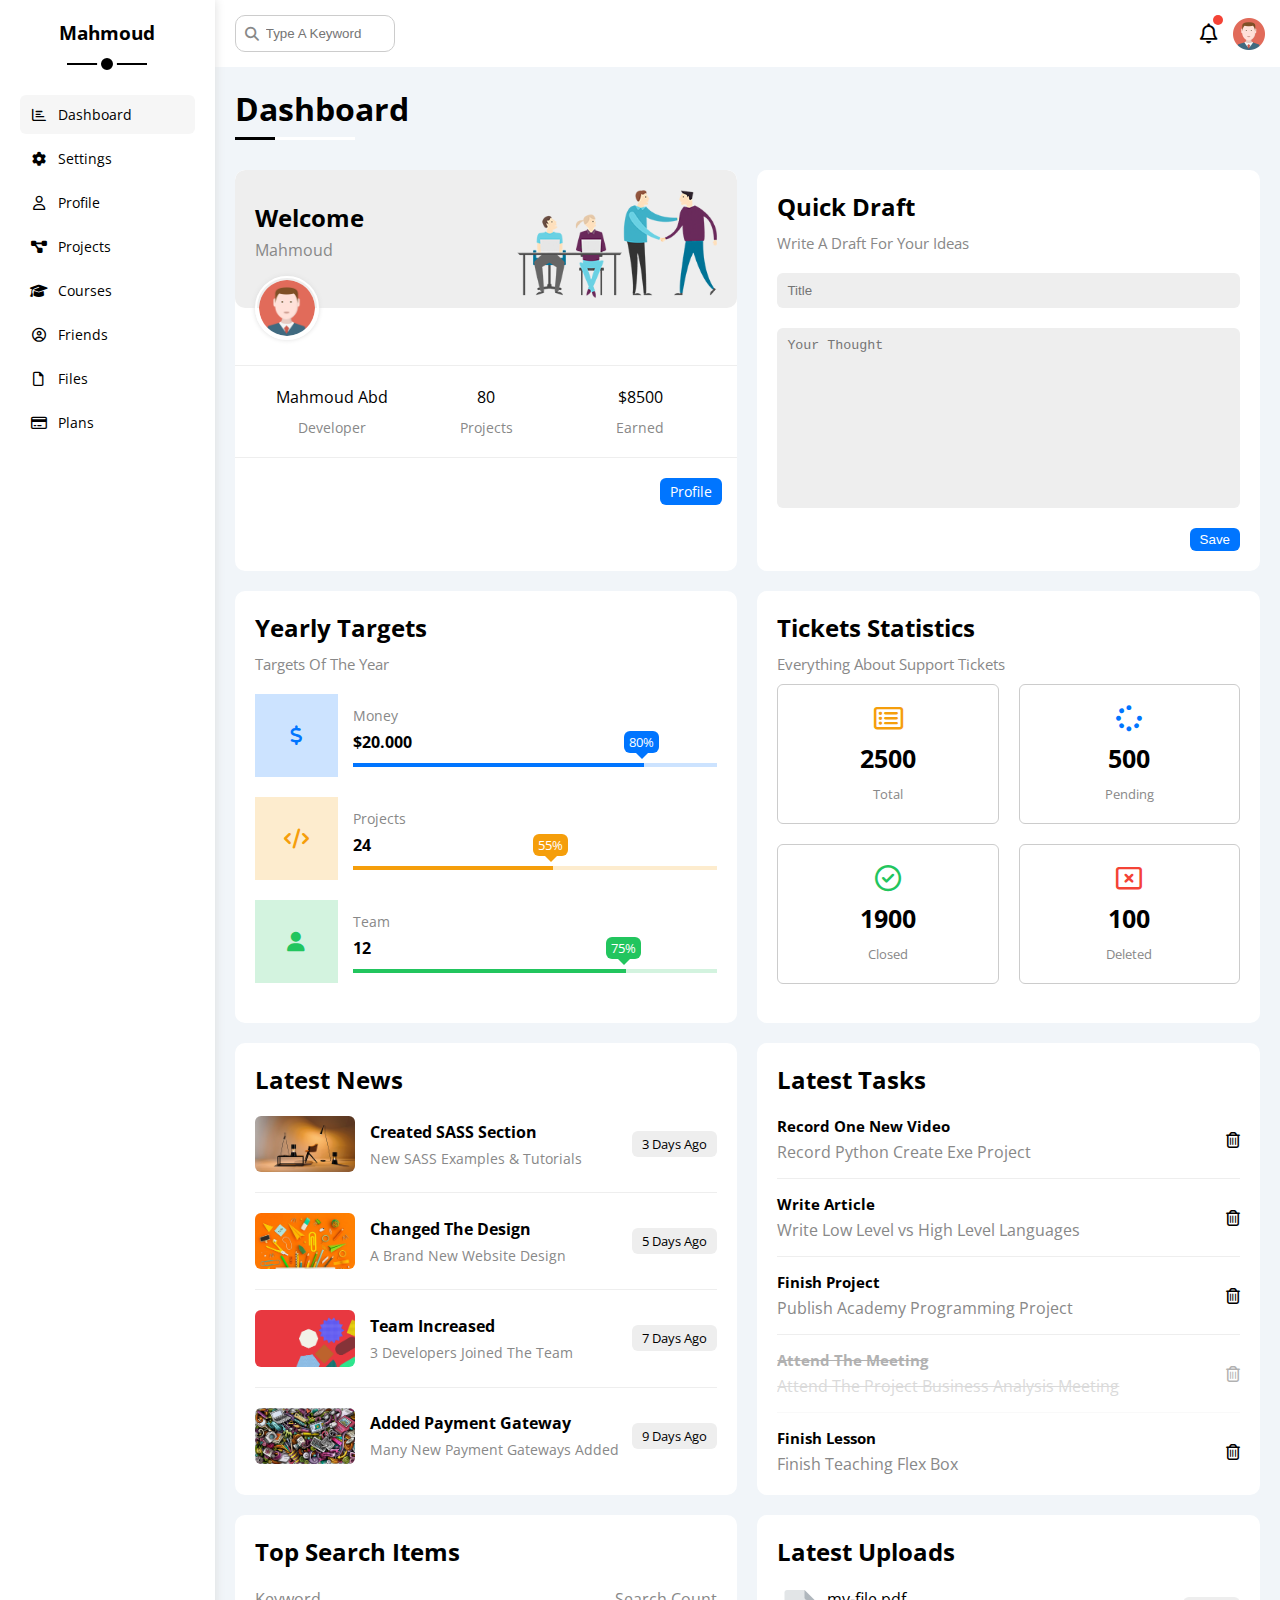
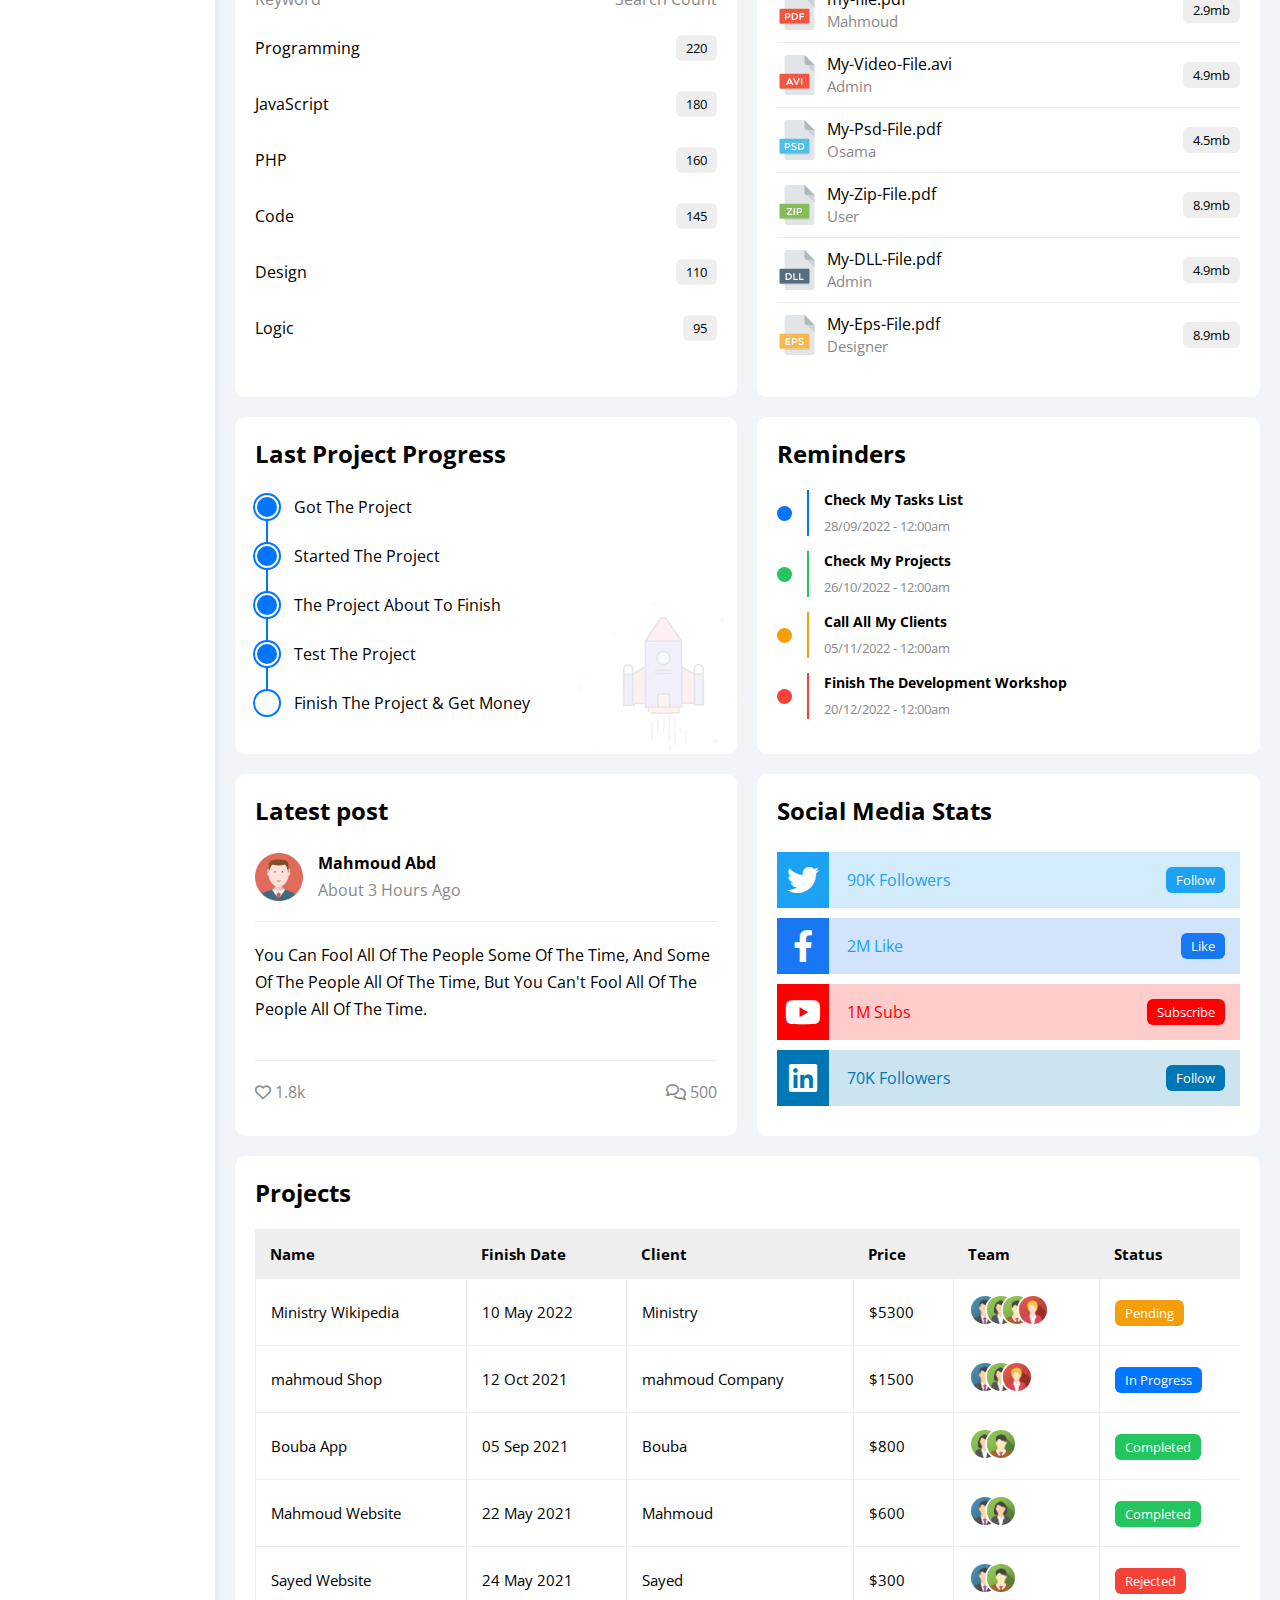
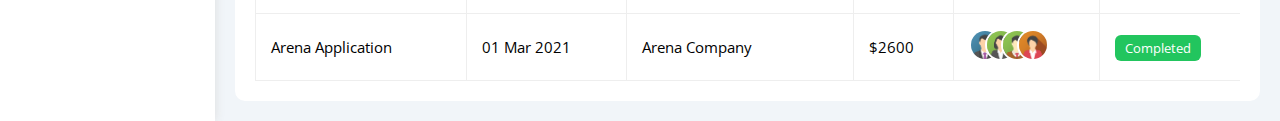
==== commit 537dc04d: "Add files via upload" ====
--- a/index.html
+++ b/index.html
@@ -507,9 +507,9 @@
                                 </td>
                             </tr>
                             <tr>
-                                <td>Elzero Shop</td>
+                                <td>mahmoud Shop</td>
                                 <td>12 Oct 2021</td>
-                                <td>Elzero Company</td>
+                                <td>mahmoud Company</td>
                                 <td>$1500</td>
                                 <td>
                                     <img src="images/team-01.png" alt="">
